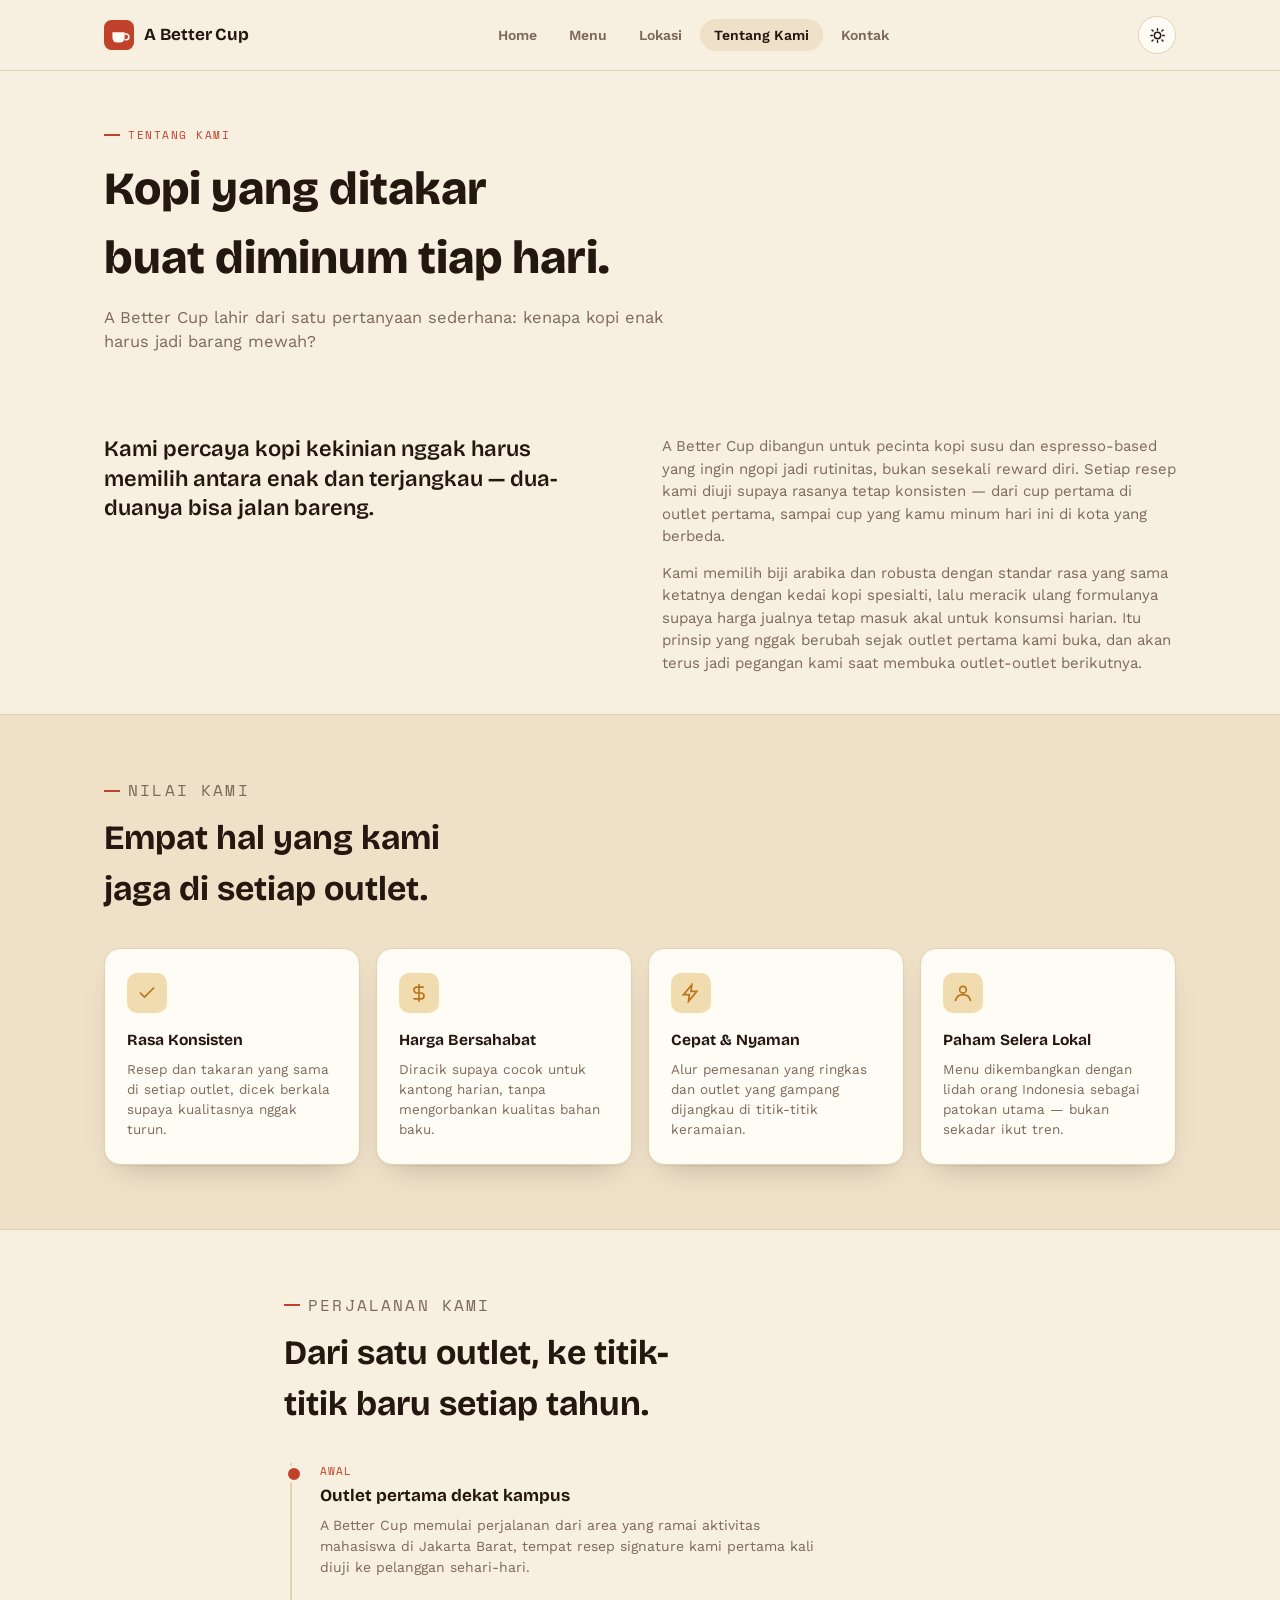
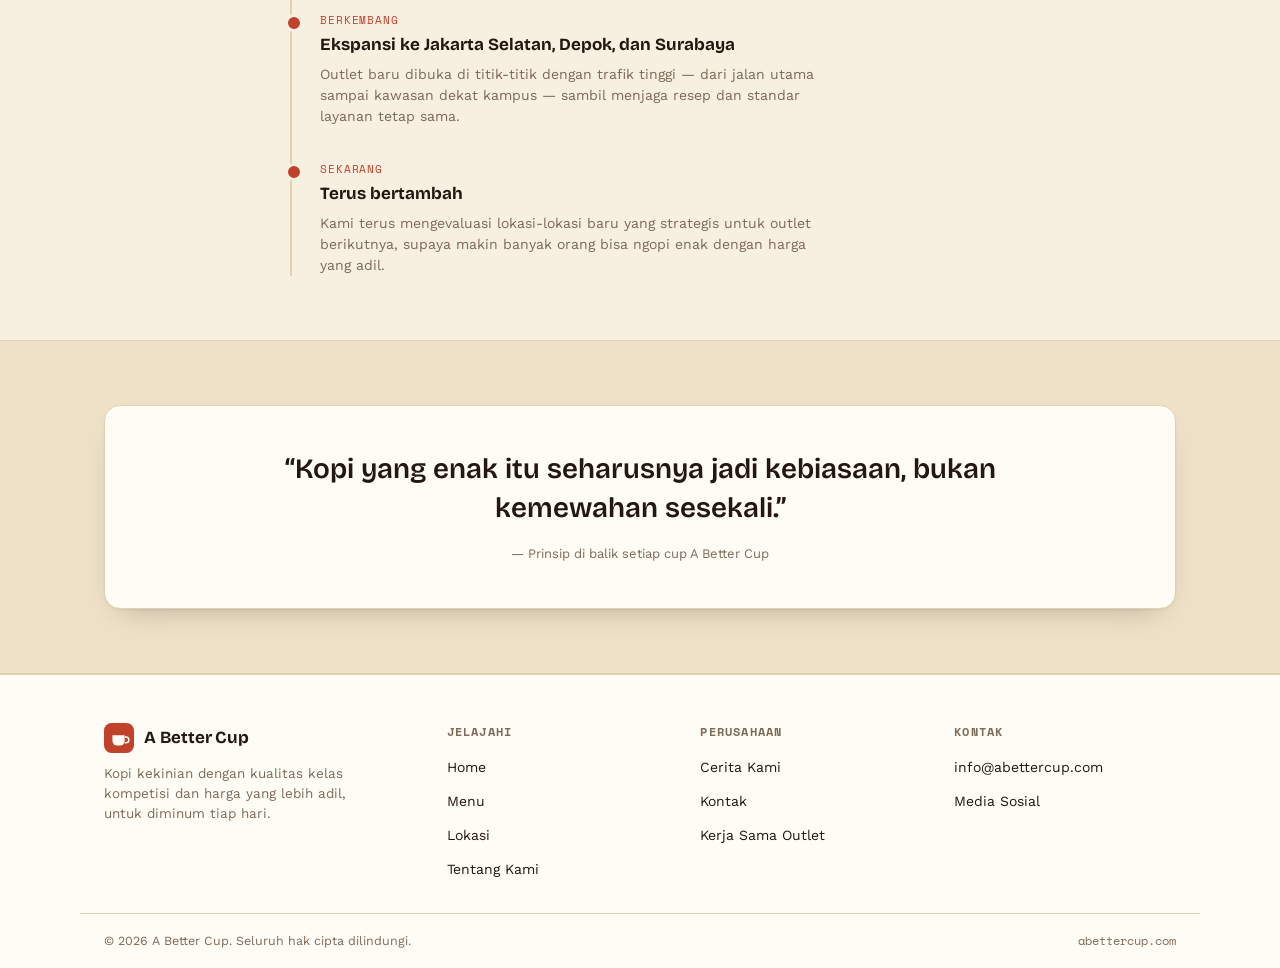
==== about.html @ efefd6f9 "Add files via upload" ====
<!doctype html>
<html lang="id">
<head>
<meta charset="utf-8">
<meta name="viewport" content="width=device-width, initial-scale=1">
<title>Tentang Kami — A Better Cup</title>
<meta name="description" content="Kenapa A Better Cup ada: kopi kekinian dengan kualitas kelas kompetisi dan harga yang lebih adil, diracik konsisten di setiap outlet.">
<link rel="icon" href="data:image/svg+xml,%3Csvg xmlns='http://www.w3.org/2000/svg' viewBox='0 0 32 32'%3E%3Crect width='32' height='32' rx='7' fill='%23c1422b'/%3E%3Cpath d='M9 13h13v6a5 5 0 0 1-5 5h-3a5 5 0 0 1-5-5v-6Z' fill='%23fffcf6'/%3E%3Cpath d='M22 15h1.5a3 3 0 0 1 0 6H22' fill='none' stroke='%23fffcf6' stroke-width='1.6'/%3E%3C/svg%3E">
<link rel="stylesheet" href="https://fonts.googleapis.com/css2?family=Bricolage+Grotesque:opsz,wght@12..96,500;12..96,600;12..96,700;12..96,800&family=Work+Sans:wght@400;500;600;700&family=Space+Mono:wght@400;700&display=swap">
<link rel="stylesheet" href="assets/style.css">
<style>
  .story-grid{ display:grid; grid-template-columns: 1fr 1fr; gap: 44px; align-items: start; }
  @media (max-width: 860px){ .story-grid{ grid-template-columns: 1fr; } }
  .story-grid p + p{ margin-top: 14px; }
  .story-grid .lede{ font-family:'Bricolage Grotesque',serif; font-size: 22px; font-weight: 600; line-height: 1.35; }
  .story-grid .body-copy{ color: var(--muted); font-size: 15px; }

  .values-grid{ display:grid; grid-template-columns: repeat(4,1fr); gap: 16px; }
  @media (max-width: 980px){ .values-grid{ grid-template-columns: repeat(2,1fr); } }
  @media (max-width: 540px){ .values-grid{ grid-template-columns: 1fr; } }
  .value-card{ padding: 24px 22px; }
  .value-card .icon{ width: 40px; height: 40px; border-radius: 10px; background: var(--gold-soft); color: var(--gold); display:grid; place-items:center; margin-bottom: 16px; }
  .value-card .icon svg{ width: 20px; height: 20px; }
  .value-card h3{ font-size: 15.5px; margin-bottom: 6px; }
  .value-card p{ color: var(--muted); font-size: 13.5px; }

  .timeline{ display: flex; flex-direction: column; gap: 0; border-left: 2px solid var(--line); margin-left: 6px; }
  .tl-item{ position: relative; padding: 0 0 34px 28px; }
  .tl-item:last-child{ padding-bottom: 0; }
  .tl-item::before{ content:""; position:absolute; left:-7px; top:2px; width:12px; height:12px; border-radius:50%; background: var(--cherry); border: 3px solid var(--bg); }
  .tl-item .stage{ font-family:'Space Mono',monospace; font-size:11px; text-transform:uppercase; letter-spacing:.08em; color: var(--cherry); margin-bottom:4px; }
  .tl-item h3{ font-size: 17px; margin-bottom: 6px; }
  .tl-item p{ color: var(--muted); font-size: 14px; max-width: 56ch; }

  .quote-band{ padding: 44px 40px; text-align:center; }
  .quote-band blockquote{ margin:0; font-family:'Bricolage Grotesque',serif; font-size: clamp(20px,2.6vw,28px); font-weight:600; line-height:1.4; max-width: 44ch; margin-inline:auto; }
  .quote-band cite{ display:block; margin-top:16px; font-style:normal; color: var(--muted); font-size: 13px; }
</style>
</head>
<body>

<header class="site-header">
  <div class="bar">
    <a class="logo" href="index.html">
      <svg viewBox="0 0 32 32" aria-hidden="true"><rect width="32" height="32" rx="8" fill="var(--cherry)"/><path d="M9 13h13v6a5 5 0 0 1-5 5h-3a5 5 0 0 1-5-5v-6Z" fill="var(--surface)"/><path d="M22 15h1.5a3 3 0 0 1 0 6H22" fill="none" stroke="var(--surface)" stroke-width="1.6"/></svg>
      <span class="wordmark">A Better Cup</span>
    </a>
    <nav>
      <ul class="nav-links" data-nav-links>
        <li><a href="index.html">Home</a></li>
        <li><a href="menu.html">Menu</a></li>
        <li><a href="outlets.html">Lokasi</a></li>
        <li><a href="about.html" aria-current="page">Tentang Kami</a></li>
        <li><a href="contact.html">Kontak</a></li>
      </ul>
    </nav>
    <div class="nav-right">
      <button class="theme-toggle" data-theme-toggle aria-label="Ganti tema terang/gelap">
        <svg class="i-sun" viewBox="0 0 24 24" fill="none" stroke="currentColor" stroke-width="2"><circle cx="12" cy="12" r="4.5"/><path d="M12 2.5v2.2M12 19.3v2.2M4.2 4.2l1.6 1.6M18.2 18.2l1.6 1.6M2.5 12h2.2M19.3 12h2.2M4.2 19.8l1.6-1.6M18.2 5.8l1.6-1.6" stroke-linecap="round"/></svg>
        <svg class="i-moon" viewBox="0 0 24 24" fill="none" stroke="currentColor" stroke-width="2"><path d="M20 14.2A8.5 8.5 0 1 1 9.8 4a6.7 6.7 0 0 0 10.2 10.2Z"/></svg>
      </button>
      <button class="nav-toggle" data-nav-toggle aria-label="Buka menu" aria-expanded="false">
        <svg viewBox="0 0 24 24" fill="none" stroke="currentColor" stroke-width="2" stroke-linecap="round"><path d="M4 6h16M4 12h16M4 18h16"/></svg>
      </button>
    </div>
  </div>
</header>

<main>

  <section class="page-hero">
    <div class="wrap">
      <p class="eyebrow">Tentang Kami</p>
      <h1>Kopi yang ditakar<br>buat diminum tiap hari.</h1>
      <p class="lead">A Better Cup lahir dari satu pertanyaan sederhana: kenapa kopi enak harus jadi barang mewah?</p>
    </div>
  </section>

  <section class="tight">
    <div class="wrap story-grid">
      <p class="lede">Kami percaya kopi kekinian nggak harus memilih antara enak dan terjangkau — dua-duanya bisa jalan bareng.</p>
      <div class="body-copy">
        <p>A Better Cup dibangun untuk pecinta kopi susu dan espresso-based yang ingin ngopi jadi rutinitas, bukan sesekali reward diri. Setiap resep kami diuji supaya rasanya tetap konsisten — dari cup pertama di outlet pertama, sampai cup yang kamu minum hari ini di kota yang berbeda.</p>
        <p>Kami memilih biji arabika dan robusta dengan standar rasa yang sama ketatnya dengan kedai kopi spesialti, lalu meracik ulang formulanya supaya harga jualnya tetap masuk akal untuk konsumsi harian. Itu prinsip yang nggak berubah sejak outlet pertama kami buka, dan akan terus jadi pegangan kami saat membuka outlet-outlet berikutnya.</p>
      </div>
    </div>
  </section>

  <section class="band">
    <div class="wrap">
      <div class="section-head">
        <p class="eyebrow">Nilai Kami</p>
        <h2>Empat hal yang kami jaga di setiap outlet.</h2>
      </div>
      <div class="values-grid">
        <div class="card value-card">
          <div class="icon"><svg viewBox="0 0 24 24" fill="none" stroke="currentColor" stroke-width="2" stroke-linecap="round"><path d="M20 6 9 17l-5-5"/></svg></div>
          <h3>Rasa Konsisten</h3>
          <p>Resep dan takaran yang sama di setiap outlet, dicek berkala supaya kualitasnya nggak turun.</p>
        </div>
        <div class="card value-card">
          <div class="icon"><svg viewBox="0 0 24 24" fill="none" stroke="currentColor" stroke-width="2" stroke-linecap="round"><path d="M12 2v20M17 5H9.5a3.5 3.5 0 0 0 0 7h5a3.5 3.5 0 0 1 0 7H6"/></svg></div>
          <h3>Harga Bersahabat</h3>
          <p>Diracik supaya cocok untuk kantong harian, tanpa mengorbankan kualitas bahan baku.</p>
        </div>
        <div class="card value-card">
          <div class="icon"><svg viewBox="0 0 24 24" fill="none" stroke="currentColor" stroke-width="2" stroke-linecap="round"><path d="M13 2 3 14h7l-1 8 10-12h-7l1-8Z"/></svg></div>
          <h3>Cepat &amp; Nyaman</h3>
          <p>Alur pemesanan yang ringkas dan outlet yang gampang dijangkau di titik-titik keramaian.</p>
        </div>
        <div class="card value-card">
          <div class="icon"><svg viewBox="0 0 24 24" fill="none" stroke="currentColor" stroke-width="2" stroke-linecap="round"><path d="M3 21c1-4 4-7 9-7s8 3 9 7M12 12a4 4 0 1 0 0-8 4 4 0 0 0 0 8Z"/></svg></div>
          <h3>Paham Selera Lokal</h3>
          <p>Menu dikembangkan dengan lidah orang Indonesia sebagai patokan utama — bukan sekadar ikut tren.</p>
        </div>
      </div>
    </div>
  </section>

  <section>
    <div class="wrap" style="max-width: 760px;">
      <div class="section-head">
        <p class="eyebrow">Perjalanan Kami</p>
        <h2>Dari satu outlet, ke titik-titik baru setiap tahun.</h2>
      </div>
      <div class="timeline">
        <div class="tl-item">
          <p class="stage">Awal</p>
          <h3>Outlet pertama dekat kampus</h3>
          <p>A Better Cup memulai perjalanan dari area yang ramai aktivitas mahasiswa di Jakarta Barat, tempat resep signature kami pertama kali diuji ke pelanggan sehari-hari.</p>
        </div>
        <div class="tl-item">
          <p class="stage">Berkembang</p>
          <h3>Ekspansi ke Jakarta Selatan, Depok, dan Surabaya</h3>
          <p>Outlet baru dibuka di titik-titik dengan trafik tinggi — dari jalan utama sampai kawasan dekat kampus — sambil menjaga resep dan standar layanan tetap sama.</p>
        </div>
        <div class="tl-item">
          <p class="stage">Sekarang</p>
          <h3>Terus bertambah</h3>
          <p>Kami terus mengevaluasi lokasi-lokasi baru yang strategis untuk outlet berikutnya, supaya makin banyak orang bisa ngopi enak dengan harga yang adil.</p>
        </div>
      </div>
    </div>
  </section>

  <section class="band">
    <div class="wrap">
      <div class="card quote-band">
        <blockquote>&ldquo;Kopi yang enak itu seharusnya jadi kebiasaan, bukan kemewahan sesekali.&rdquo;</blockquote>
        <cite>— Prinsip di balik setiap cup A Better Cup</cite>
      </div>
    </div>
  </section>

</main>

<footer>
  <div class="foot-top">
    <div class="foot-brand">
      <a class="logo" href="index.html">
        <svg viewBox="0 0 32 32" aria-hidden="true"><rect width="32" height="32" rx="8" fill="var(--cherry)"/><path d="M9 13h13v6a5 5 0 0 1-5 5h-3a5 5 0 0 1-5-5v-6Z" fill="var(--surface)"/><path d="M22 15h1.5a3 3 0 0 1 0 6H22" fill="none" stroke="var(--surface)" stroke-width="1.6"/></svg>
        <span class="wordmark">A Better Cup</span>
      </a>
      <p>Kopi kekinian dengan kualitas kelas kompetisi dan harga yang lebih adil, untuk diminum tiap hari.</p>
    </div>
    <div>
      <h4>Jelajahi</h4>
      <ul class="foot-links">
        <li><a href="index.html">Home</a></li>
        <li><a href="menu.html">Menu</a></li>
        <li><a href="outlets.html">Lokasi</a></li>
        <li><a href="about.html">Tentang Kami</a></li>
      </ul>
    </div>
    <div>
      <h4>Perusahaan</h4>
      <ul class="foot-links">
        <li><a href="about.html">Cerita Kami</a></li>
        <li><a href="contact.html">Kontak</a></li>
        <li><a href="contact.html">Kerja Sama Outlet</a></li>
      </ul>
    </div>
    <div>
      <h4>Kontak</h4>
      <ul class="foot-links">
        <li><a href="mailto:info@abettercup.com">info@abettercup.com</a></li>
        <li><a href="contact.html">Media Sosial</a></li>
      </ul>
    </div>
  </div>
  <div class="foot-bottom">
    <span>© <span id="year"></span> A Better Cup. Seluruh hak cipta dilindungi.</span>
    <span class="mono">abettercup.com</span>
  </div>
</footer>

<script>document.getElementById('year').textContent = new Date().getFullYear();</script>
<script src="assets/script.js"></script>
</body>
</html>
---- assets/style.css ----
/* ==========================================================================
   A Better Cup — shared design system
   Palette: coffee-cherry (primary accent) + roasted gold (secondary) on a
   light-roast cream / dark-roast espresso ground.
   Type: Bricolage Grotesque (display) + Work Sans (body) + Space Mono (data/labels)
   ========================================================================== */

@import url('https://fonts.googleapis.com/css2?family=Bricolage+Grotesque:opsz,wght@12..96,500;12..96,600;12..96,700;12..96,800&family=Work+Sans:wght@400;500;600;700&family=Space+Mono:wght@400;700&display=swap');

:root{
  color-scheme: light;

  /* ---- light (default) ---- */
  --bg: #f7efe0;
  --surface: #fffcf6;
  --surface-2: #efe1c8;
  --ink: #241710;
  --muted: #7d6a5a;
  --line: #e2d2b4;

  --cherry: #c1422b;
  --cherry-ink: #ffffff;
  --cherry-bright: #d9573c;
  --gold: #b97418;
  --gold-soft: #f0dcae;
  --good: #3f6b3f;

  --shadow: 0 1px 2px rgba(36,23,16,.06), 0 14px 30px -18px rgba(36,23,16,.35);
  --radius-lg: 22px;
  --radius-md: 16px;
  --radius-sm: 10px;
}

@media (prefers-color-scheme: dark){
  :root:not([data-theme="light"]){
    color-scheme: dark;
    --bg: #1b120c;
    --surface: #241811;
    --surface-2: #2e2015;
    --ink: #f4e9d8;
    --muted: #bda28a;
    --line: #3c2b1c;

    --cherry: #e8603f;
    --cherry-ink: #1b120c;
    --cherry-bright: #ff7a54;
    --gold: #e8a949;
    --gold-soft: #4a3a22;
    --good: #7bbf7b;

    --shadow: 0 1px 2px rgba(0,0,0,.4), 0 18px 34px -18px rgba(0,0,0,.6);
  }
}
:root[data-theme="dark"]{
  color-scheme: dark;
  --bg: #1b120c;
  --surface: #241811;
  --surface-2: #2e2015;
  --ink: #f4e9d8;
  --muted: #bda28a;
  --line: #3c2b1c;

  --cherry: #e8603f;
  --cherry-ink: #1b120c;
  --cherry-bright: #ff7a54;
  --gold: #e8a949;
  --gold-soft: #4a3a22;
  --good: #7bbf7b;

  --shadow: 0 1px 2px rgba(0,0,0,.4), 0 18px 34px -18px rgba(0,0,0,.6);
}

*{ box-sizing: border-box; }
html{ scroll-behavior: smooth; }
body{
  margin: 0;
  background: var(--bg);
  color: var(--ink);
  font-family: 'Work Sans', system-ui, -apple-system, sans-serif;
  -webkit-font-smoothing: antialiased;
  line-height: 1.5;
}
@media (prefers-reduced-motion: reduce){
  *{ animation-duration: .001ms !important; transition-duration: .001ms !important; scroll-behavior: auto !important; }
}
img{ max-width: 100%; display: block; }
a{ color: inherit; }
.wrap{ max-width: 1120px; margin: 0 auto; padding-inline: 24px; }

.display{ font-family: 'Bricolage Grotesque', Georgia, serif; }
.mono{ font-family: 'Space Mono', monospace; }
.eyebrow{
  font-family: 'Space Mono', monospace;
  font-size: 11px;
  letter-spacing: .14em;
  text-transform: uppercase;
  color: var(--cherry);
  margin: 0 0 10px;
  display: flex;
  align-items: center;
  gap: 8px;
}
.eyebrow::before{ content:""; width: 16px; height: 2px; background: var(--cherry); display:inline-block; }

h1, h2, h3, h4{ font-family: 'Bricolage Grotesque', Georgia, serif; margin: 0; text-wrap: balance; }
p{ margin: 0; }

/* ---------------- Buttons ---------------- */
.btn{
  font-family: 'Work Sans', sans-serif;
  font-weight: 600;
  font-size: 14.5px;
  border-radius: 999px;
  padding: 13px 26px;
  border: 1.5px solid transparent;
  cursor: pointer;
  display: inline-flex;
  align-items: center;
  gap: 8px;
  text-decoration: none;
  transition: transform .15s ease, box-shadow .15s ease;
}
.btn:hover{ transform: translateY(-1px); }
.btn:focus-visible{ outline: 2px solid var(--cherry); outline-offset: 2px; }
.btn-primary{ background: var(--cherry); color: var(--cherry-ink); box-shadow: var(--shadow); }
.btn-ghost{ background: transparent; color: var(--ink); border-color: var(--line); }
.btn-ghost:hover{ border-color: var(--cherry); color: var(--cherry); }

/* ---------------- Header / nav ---------------- */
.site-header{
  position: sticky; top: 0; z-index: 40;
  background: color-mix(in srgb, var(--bg) 88%, transparent);
  backdrop-filter: blur(10px);
  border-bottom: 1px solid var(--line);
}
.site-header .bar{
  max-width: 1120px; margin: 0 auto; padding: 16px 24px;
  display: flex; align-items: center; justify-content: space-between; gap: 16px;
}
.logo{ display: flex; align-items: center; gap: 10px; text-decoration: none; color: var(--ink); flex-shrink: 0; }
.logo svg{ width: 30px; height: 30px; flex-shrink: 0; }
.logo .wordmark{ font-family: 'Bricolage Grotesque', serif; font-weight: 700; font-size: 17px; letter-spacing: -.01em; }

.nav-links{ display: flex; align-items: center; gap: 4px; list-style: none; margin: 0; padding: 0; }
.nav-links a{
  text-decoration: none; font-weight: 600; font-size: 14px; color: var(--muted);
  padding: 8px 14px; border-radius: 999px; transition: background .15s ease, color .15s ease;
}
.nav-links a:hover{ color: var(--ink); background: var(--surface-2); }
.nav-links a[aria-current="page"]{ color: var(--ink); background: var(--surface-2); }

.nav-right{ display: flex; align-items: center; gap: 10px; }
.theme-toggle{
  width: 38px; height: 38px; border-radius: 999px; border: 1px solid var(--line);
  background: var(--surface); color: var(--ink); display: grid; place-items: center;
  cursor: pointer; flex-shrink: 0;
}
.theme-toggle svg{ width: 17px; height: 17px; }
.theme-toggle .i-moon{ display: none; }
:root[data-theme="dark"] .theme-toggle .i-sun{ display:none; }
:root[data-theme="dark"] .theme-toggle .i-moon{ display:block; }
@media (prefers-color-scheme: dark){
  :root:not([data-theme="light"]) .theme-toggle .i-sun{ display:none; }
  :root:not([data-theme="light"]) .theme-toggle .i-moon{ display:block; }
}

.nav-toggle{
  display: none; width: 38px; height: 38px; border-radius: 10px; border: 1px solid var(--line);
  background: var(--surface); color: var(--ink); align-items: center; justify-content: center; cursor: pointer;
}
.nav-toggle svg{ width: 18px; height: 18px; }

@media (max-width: 780px){
  .nav-links{
    position: absolute; top: 100%; left: 0; right: 0;
    flex-direction: column; align-items: stretch; gap: 2px;
    background: var(--surface); border-bottom: 1px solid var(--line);
    padding: 10px 24px 18px; box-shadow: var(--shadow);
    display: none;
  }
  .nav-links.open{ display: flex; }
  .nav-links a{ padding: 12px 14px; }
  .nav-toggle{ display: inline-flex; }
}

/* ---------------- Section shells ---------------- */
section{ padding-block: 64px; }
section.tight{ padding-block: 40px; }
.section-head{ max-width: 62ch; margin-bottom: 34px; }
.section-head h2{ font-size: clamp(24px, 3.2vw, 34px); font-weight: 700; margin-bottom: 10px; }
.section-head p{ color: var(--muted); font-size: 15.5px; }
.section-head.center{ margin-inline: auto; text-align: center; }
.section-head.center .eyebrow{ justify-content: center; }
.section-head.center .eyebrow::before{ display: none; }

.band{ background: var(--surface-2); border-top: 1px solid var(--line); border-bottom: 1px solid var(--line); }

/* ---------------- Page hero (interior pages) ---------------- */
.page-hero{ padding-block: 56px 40px; }
.page-hero h1{ font-size: clamp(30px, 5vw, 46px); font-weight: 800; }
.page-hero p.lead{ color: var(--muted); font-size: 16.5px; max-width: 56ch; margin-top: 14px; }

/* ---------------- Cards ---------------- */
.card{
  background: var(--surface);
  border: 1px solid var(--line);
  border-radius: var(--radius-md);
  box-shadow: var(--shadow);
}

/* ---------------- Footer ---------------- */
footer{ border-top: 1px solid var(--line); background: var(--surface); }
footer .foot-top{
  max-width: 1120px; margin: 0 auto; padding: 48px 24px 32px;
  display: grid; grid-template-columns: 1.4fr 1fr 1fr 1fr; gap: 32px;
}
@media (max-width: 780px){ footer .foot-top{ grid-template-columns: 1fr 1fr; } }
@media (max-width: 480px){ footer .foot-top{ grid-template-columns: 1fr; } }
footer h4{ font-size: 12px; text-transform: uppercase; letter-spacing: .1em; color: var(--muted); font-family: 'Space Mono', monospace; margin-bottom: 14px; }
footer .foot-links{ list-style: none; margin: 0; padding: 0; display: flex; flex-direction: column; gap: 10px; }
footer .foot-links a{ text-decoration: none; color: var(--ink); font-size: 14px; }
footer .foot-links a:hover{ color: var(--cherry); }
footer .foot-brand p{ color: var(--muted); font-size: 13.5px; margin-top: 10px; max-width: 32ch; }
footer .foot-bottom{
  border-top: 1px solid var(--line); max-width: 1120px; margin: 0 auto; padding: 18px 24px;
  display: flex; justify-content: space-between; gap: 12px; flex-wrap: wrap;
  font-size: 12.5px; color: var(--muted);
}
footer .foot-bottom .mono{ font-size: 11.5px; }

/* ---------------- Utility ---------------- */
.pill{
  font-family: 'Space Mono', monospace; font-size: 10.5px; letter-spacing: .04em;
  padding: 4px 10px; border-radius: 999px; background: var(--surface-2); color: var(--muted);
  border: 1px solid var(--line); white-space: nowrap;
}
.pill.new{ background: var(--gold-soft); color: var(--gold); border-color: transparent; font-weight: 700; }
.pill.soon{ background: transparent; border: 1px dashed var(--muted); }
.tabular{ font-variant-numeric: tabular-nums; }
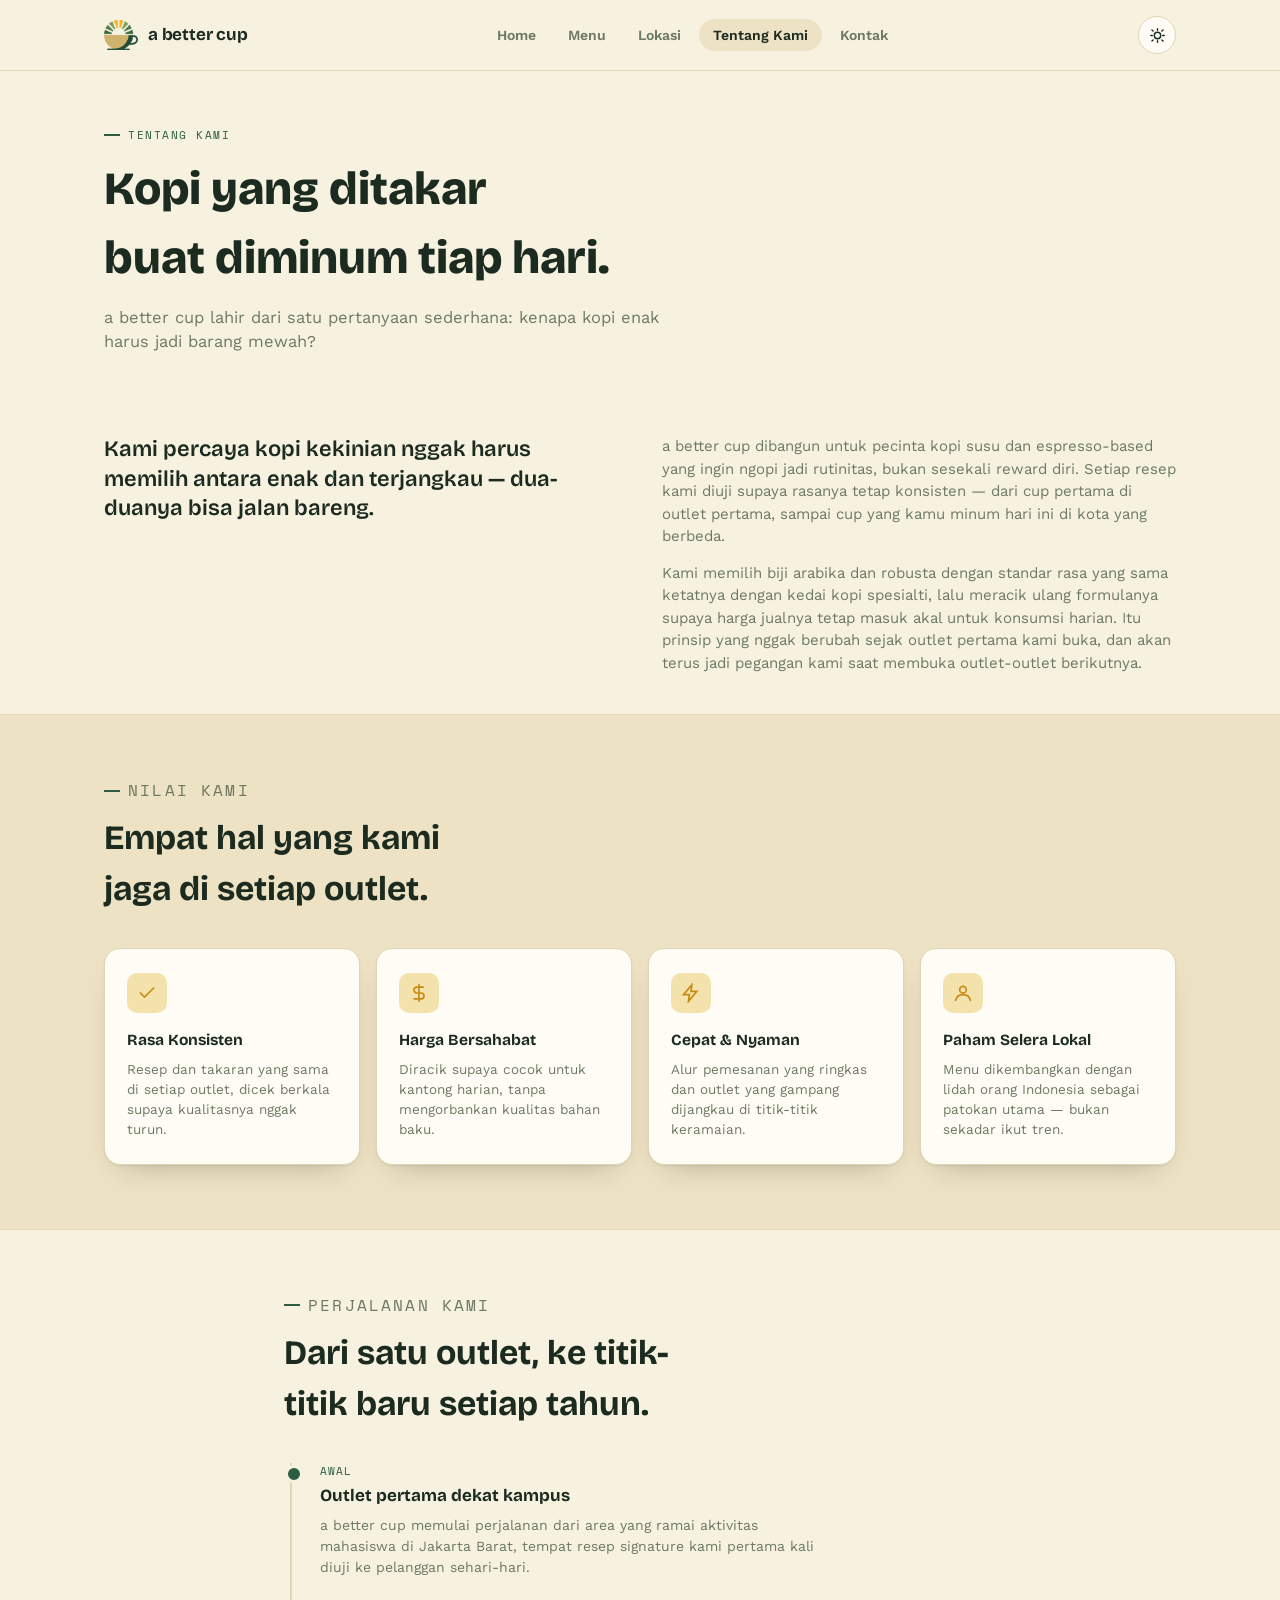
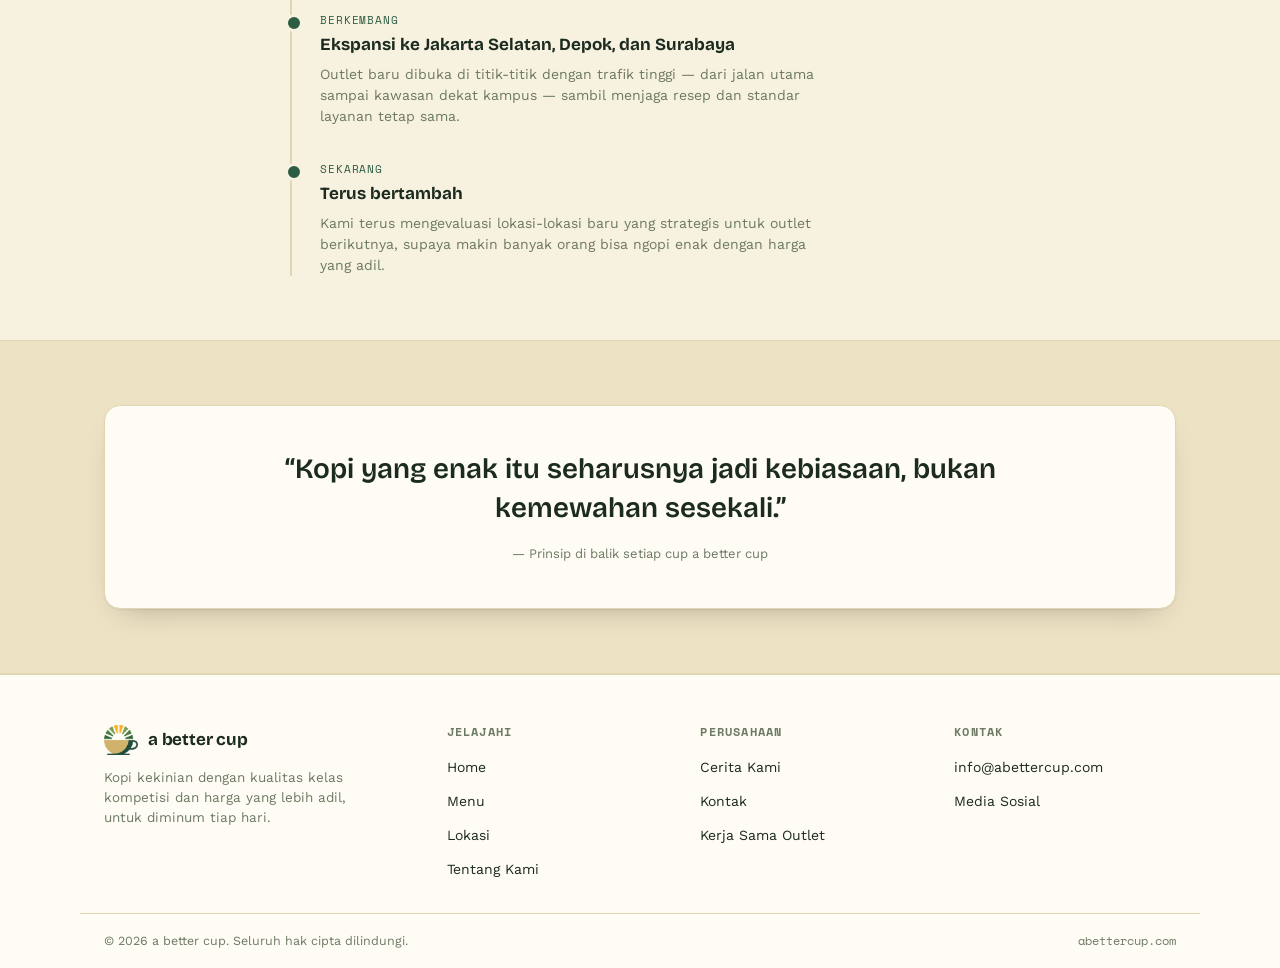
==== commit e62469a2: "Add files via upload" ====
--- a/about.html
+++ b/about.html
@@ -3,9 +3,9 @@
 <head>
 <meta charset="utf-8">
 <meta name="viewport" content="width=device-width, initial-scale=1">
-<title>Tentang Kami — A Better Cup</title>
-<meta name="description" content="Kenapa A Better Cup ada: kopi kekinian dengan kualitas kelas kompetisi dan harga yang lebih adil, diracik konsisten di setiap outlet.">
-<link rel="icon" href="data:image/svg+xml,%3Csvg xmlns='http://www.w3.org/2000/svg' viewBox='0 0 32 32'%3E%3Crect width='32' height='32' rx='7' fill='%23c1422b'/%3E%3Cpath d='M9 13h13v6a5 5 0 0 1-5 5h-3a5 5 0 0 1-5-5v-6Z' fill='%23fffcf6'/%3E%3Cpath d='M22 15h1.5a3 3 0 0 1 0 6H22' fill='none' stroke='%23fffcf6' stroke-width='1.6'/%3E%3C/svg%3E">
+<title>Tentang Kami — a better cup</title>
+<meta name="description" content="Kenapa a better cup ada: kopi kekinian dengan kualitas kelas kompetisi dan harga yang lebih adil, diracik konsisten di setiap outlet.">
+<link rel="icon" href="data:image/svg+xml,%3Csvg xmlns='http://www.w3.org/2000/svg' viewBox='0 0 32 32'%3E%3Crect width='32' height='32' rx='7' fill='%232c5d42'/%3E%3Cpath d='M9 13h13v6a5 5 0 0 1-5 5h-3a5 5 0 0 1-5-5v-6Z' fill='%23fffcf6'/%3E%3Cpath d='M22 15h1.5a3 3 0 0 1 0 6H22' fill='none' stroke='%23fffcf6' stroke-width='1.6'/%3E%3C/svg%3E">
 <link rel="stylesheet" href="https://fonts.googleapis.com/css2?family=Bricolage+Grotesque:opsz,wght@12..96,500;12..96,600;12..96,700;12..96,800&family=Work+Sans:wght@400;500;600;700&family=Space+Mono:wght@400;700&display=swap">
 <link rel="stylesheet" href="assets/style.css">
 <style>
@@ -42,8 +42,8 @@
 <header class="site-header">
   <div class="bar">
     <a class="logo" href="index.html">
-      <svg viewBox="0 0 32 32" aria-hidden="true"><rect width="32" height="32" rx="8" fill="var(--cherry)"/><path d="M9 13h13v6a5 5 0 0 1-5 5h-3a5 5 0 0 1-5-5v-6Z" fill="var(--surface)"/><path d="M22 15h1.5a3 3 0 0 1 0 6H22" fill="none" stroke="var(--surface)" stroke-width="1.6"/></svg>
-      <span class="wordmark">A Better Cup</span>
+      <img src="assets/img/logo-icon.png" alt="Logo a better cup">
+      <span class="wordmark">a better cup</span>
     </a>
     <nav>
       <ul class="nav-links" data-nav-links>
@@ -72,7 +72,7 @@
     <div class="wrap">
       <p class="eyebrow">Tentang Kami</p>
       <h1>Kopi yang ditakar<br>buat diminum tiap hari.</h1>
-      <p class="lead">A Better Cup lahir dari satu pertanyaan sederhana: kenapa kopi enak harus jadi barang mewah?</p>
+      <p class="lead">a better cup lahir dari satu pertanyaan sederhana: kenapa kopi enak harus jadi barang mewah?</p>
     </div>
   </section>
 
@@ -80,7 +80,7 @@
     <div class="wrap story-grid">
       <p class="lede">Kami percaya kopi kekinian nggak harus memilih antara enak dan terjangkau — dua-duanya bisa jalan bareng.</p>
       <div class="body-copy">
-        <p>A Better Cup dibangun untuk pecinta kopi susu dan espresso-based yang ingin ngopi jadi rutinitas, bukan sesekali reward diri. Setiap resep kami diuji supaya rasanya tetap konsisten — dari cup pertama di outlet pertama, sampai cup yang kamu minum hari ini di kota yang berbeda.</p>
+        <p>a better cup dibangun untuk pecinta kopi susu dan espresso-based yang ingin ngopi jadi rutinitas, bukan sesekali reward diri. Setiap resep kami diuji supaya rasanya tetap konsisten — dari cup pertama di outlet pertama, sampai cup yang kamu minum hari ini di kota yang berbeda.</p>
         <p>Kami memilih biji arabika dan robusta dengan standar rasa yang sama ketatnya dengan kedai kopi spesialti, lalu meracik ulang formulanya supaya harga jualnya tetap masuk akal untuk konsumsi harian. Itu prinsip yang nggak berubah sejak outlet pertama kami buka, dan akan terus jadi pegangan kami saat membuka outlet-outlet berikutnya.</p>
       </div>
     </div>
@@ -127,7 +127,7 @@
         <div class="tl-item">
           <p class="stage">Awal</p>
           <h3>Outlet pertama dekat kampus</h3>
-          <p>A Better Cup memulai perjalanan dari area yang ramai aktivitas mahasiswa di Jakarta Barat, tempat resep signature kami pertama kali diuji ke pelanggan sehari-hari.</p>
+          <p>a better cup memulai perjalanan dari area yang ramai aktivitas mahasiswa di Jakarta Barat, tempat resep signature kami pertama kali diuji ke pelanggan sehari-hari.</p>
         </div>
         <div class="tl-item">
           <p class="stage">Berkembang</p>
@@ -147,7 +147,7 @@
     <div class="wrap">
       <div class="card quote-band">
         <blockquote>&ldquo;Kopi yang enak itu seharusnya jadi kebiasaan, bukan kemewahan sesekali.&rdquo;</blockquote>
-        <cite>— Prinsip di balik setiap cup A Better Cup</cite>
+        <cite>— Prinsip di balik setiap cup a better cup</cite>
       </div>
     </div>
   </section>
@@ -158,8 +158,8 @@
   <div class="foot-top">
     <div class="foot-brand">
       <a class="logo" href="index.html">
-        <svg viewBox="0 0 32 32" aria-hidden="true"><rect width="32" height="32" rx="8" fill="var(--cherry)"/><path d="M9 13h13v6a5 5 0 0 1-5 5h-3a5 5 0 0 1-5-5v-6Z" fill="var(--surface)"/><path d="M22 15h1.5a3 3 0 0 1 0 6H22" fill="none" stroke="var(--surface)" stroke-width="1.6"/></svg>
-        <span class="wordmark">A Better Cup</span>
+        <img src="assets/img/logo-icon.png" alt="Logo a better cup">
+        <span class="wordmark">a better cup</span>
       </a>
       <p>Kopi kekinian dengan kualitas kelas kompetisi dan harga yang lebih adil, untuk diminum tiap hari.</p>
     </div>
@@ -189,7 +189,7 @@
     </div>
   </div>
   <div class="foot-bottom">
-    <span>© <span id="year"></span> A Better Cup. Seluruh hak cipta dilindungi.</span>
+    <span>© <span id="year"></span> a better cup. Seluruh hak cipta dilindungi.</span>
     <span class="mono">abettercup.com</span>
   </div>
 </footer>
--- a/assets/style.css
+++ b/assets/style.css
@@ -1,7 +1,8 @@
 /* ==========================================================================
    A Better Cup — shared design system
-   Palette: coffee-cherry (primary accent) + roasted gold (secondary) on a
-   light-roast cream / dark-roast espresso ground.
+   Palette: sourced from the official logo — forest green (primary) + sunrise
+   gold (secondary) + sage green + tan cup, on a warm cream / deep green-black
+   ground.
    Type: Bricolage Grotesque (display) + Work Sans (body) + Space Mono (data/labels)
    ========================================================================== */
 
@@ -11,21 +12,21 @@
   color-scheme: light;
 
   /* ---- light (default) ---- */
-  --bg: #f7efe0;
-  --surface: #fffcf6;
-  --surface-2: #efe1c8;
-  --ink: #241710;
-  --muted: #7d6a5a;
-  --line: #e2d2b4;
-
-  --cherry: #c1422b;
-  --cherry-ink: #ffffff;
-  --cherry-bright: #d9573c;
-  --gold: #b97418;
-  --gold-soft: #f0dcae;
-  --good: #3f6b3f;
-
-  --shadow: 0 1px 2px rgba(36,23,16,.06), 0 14px 30px -18px rgba(36,23,16,.35);
+  --bg: #f7f1e0;
+  --surface: #fffcf5;
+  --surface-2: #eee2c4;
+  --ink: #1c2b20;
+  --muted: #6d7a63;
+  --line: #e0d6b4;
+
+  --cherry: #2c5d42;
+  --cherry-ink: #fdfaf1;
+  --cherry-bright: #3d7a56;
+  --gold: #c98a12;
+  --gold-soft: #f3e2ac;
+  --good: #3f7a4a;
+
+  --shadow: 0 1px 2px rgba(20,30,20,.06), 0 14px 30px -18px rgba(20,30,20,.35);
   --radius-lg: 22px;
   --radius-md: 16px;
   --radius-sm: 10px;
@@ -34,18 +35,18 @@
 @media (prefers-color-scheme: dark){
   :root:not([data-theme="light"]){
     color-scheme: dark;
-    --bg: #1b120c;
-    --surface: #241811;
-    --surface-2: #2e2015;
-    --ink: #f4e9d8;
-    --muted: #bda28a;
-    --line: #3c2b1c;
-
-    --cherry: #e8603f;
-    --cherry-ink: #1b120c;
-    --cherry-bright: #ff7a54;
-    --gold: #e8a949;
-    --gold-soft: #4a3a22;
+    --bg: #10160d;
+    --surface: #182018;
+    --surface-2: #1f2a1c;
+    --ink: #f0ecdc;
+    --muted: #a7b19a;
+    --line: #2c3826;
+
+    --cherry: #6fbf7c;
+    --cherry-ink: #10160d;
+    --cherry-bright: #86d491;
+    --gold: #e8b840;
+    --gold-soft: #4a3d1c;
     --good: #7bbf7b;
 
     --shadow: 0 1px 2px rgba(0,0,0,.4), 0 18px 34px -18px rgba(0,0,0,.6);
@@ -53,18 +54,18 @@
 }
 :root[data-theme="dark"]{
   color-scheme: dark;
-  --bg: #1b120c;
-  --surface: #241811;
-  --surface-2: #2e2015;
-  --ink: #f4e9d8;
-  --muted: #bda28a;
-  --line: #3c2b1c;
-
-  --cherry: #e8603f;
-  --cherry-ink: #1b120c;
-  --cherry-bright: #ff7a54;
-  --gold: #e8a949;
-  --gold-soft: #4a3a22;
+  --bg: #10160d;
+  --surface: #182018;
+  --surface-2: #1f2a1c;
+  --ink: #f0ecdc;
+  --muted: #a7b19a;
+  --line: #2c3826;
+
+  --cherry: #6fbf7c;
+  --cherry-ink: #10160d;
+  --cherry-bright: #86d491;
+  --gold: #e8b840;
+  --gold-soft: #4a3d1c;
   --good: #7bbf7b;
 
   --shadow: 0 1px 2px rgba(0,0,0,.4), 0 18px 34px -18px rgba(0,0,0,.6);
@@ -138,7 +139,7 @@
   display: flex; align-items: center; justify-content: space-between; gap: 16px;
 }
 .logo{ display: flex; align-items: center; gap: 10px; text-decoration: none; color: var(--ink); flex-shrink: 0; }
-.logo svg{ width: 30px; height: 30px; flex-shrink: 0; }
+.logo img{ width: 34px; height: 34px; object-fit: contain; flex-shrink: 0; }
 .logo .wordmark{ font-family: 'Bricolage Grotesque', serif; font-weight: 700; font-size: 17px; letter-spacing: -.01em; }
 
 .nav-links{ display: flex; align-items: center; gap: 4px; list-style: none; margin: 0; padding: 0; }
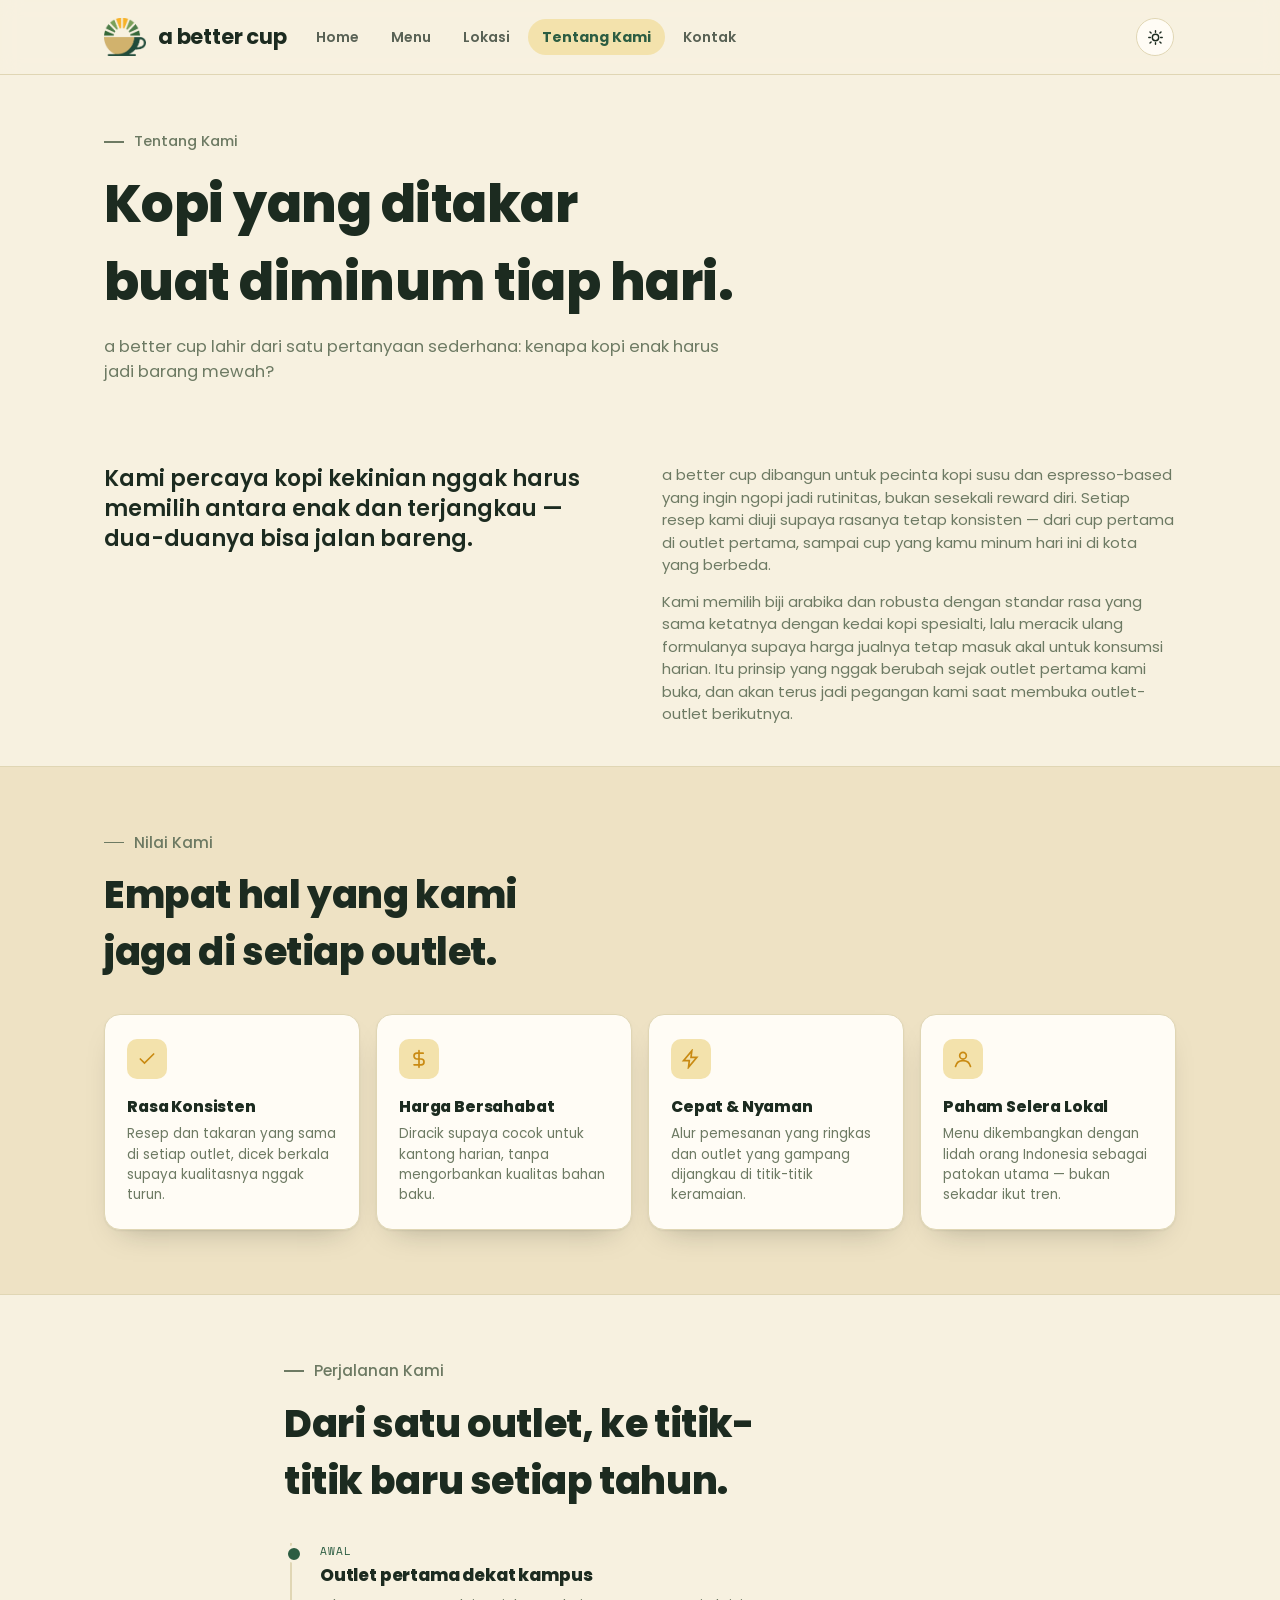
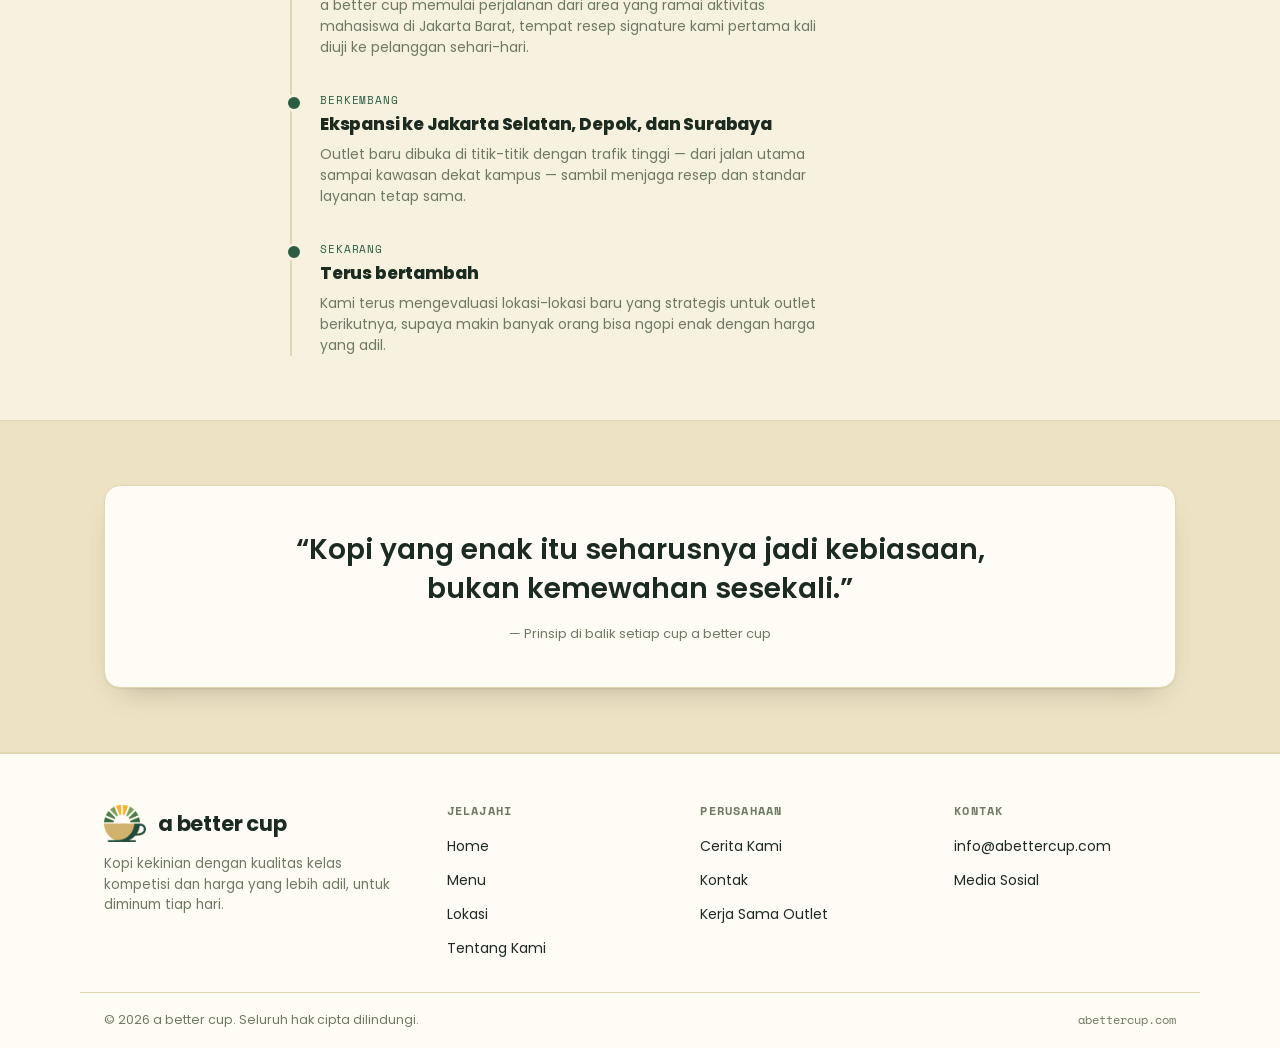
==== commit 6b21f2e5: "Add files via upload" ====
--- a/about.html
+++ b/about.html
@@ -6,13 +6,13 @@
 <title>Tentang Kami — a better cup</title>
 <meta name="description" content="Kenapa a better cup ada: kopi kekinian dengan kualitas kelas kompetisi dan harga yang lebih adil, diracik konsisten di setiap outlet.">
 <link rel="icon" href="data:image/svg+xml,%3Csvg xmlns='http://www.w3.org/2000/svg' viewBox='0 0 32 32'%3E%3Crect width='32' height='32' rx='7' fill='%232c5d42'/%3E%3Cpath d='M9 13h13v6a5 5 0 0 1-5 5h-3a5 5 0 0 1-5-5v-6Z' fill='%23fffcf6'/%3E%3Cpath d='M22 15h1.5a3 3 0 0 1 0 6H22' fill='none' stroke='%23fffcf6' stroke-width='1.6'/%3E%3C/svg%3E">
-<link rel="stylesheet" href="https://fonts.googleapis.com/css2?family=Bricolage+Grotesque:opsz,wght@12..96,500;12..96,600;12..96,700;12..96,800&family=Work+Sans:wght@400;500;600;700&family=Space+Mono:wght@400;700&display=swap">
+<link rel="stylesheet" href="https://fonts.googleapis.com/css2?family=Poppins:wght@400;500;600;700;800;900&family=Space+Mono:wght@400;700&display=swap">
 <link rel="stylesheet" href="assets/style.css">
 <style>
   .story-grid{ display:grid; grid-template-columns: 1fr 1fr; gap: 44px; align-items: start; }
   @media (max-width: 860px){ .story-grid{ grid-template-columns: 1fr; } }
   .story-grid p + p{ margin-top: 14px; }
-  .story-grid .lede{ font-family:'Bricolage Grotesque',serif; font-size: 22px; font-weight: 600; line-height: 1.35; }
+  .story-grid .lede{ font-family:'Poppins',sans-serif; font-size: 22px; font-weight: 600; line-height: 1.35; }
   .story-grid .body-copy{ color: var(--muted); font-size: 15px; }
 
   .values-grid{ display:grid; grid-template-columns: repeat(4,1fr); gap: 16px; }
@@ -33,7 +33,7 @@
   .tl-item p{ color: var(--muted); font-size: 14px; max-width: 56ch; }
 
   .quote-band{ padding: 44px 40px; text-align:center; }
-  .quote-band blockquote{ margin:0; font-family:'Bricolage Grotesque',serif; font-size: clamp(20px,2.6vw,28px); font-weight:600; line-height:1.4; max-width: 44ch; margin-inline:auto; }
+  .quote-band blockquote{ margin:0; font-family:'Poppins',sans-serif; font-size: clamp(20px,2.6vw,28px); font-weight:600; line-height:1.4; max-width: 44ch; margin-inline:auto; }
   .quote-band cite{ display:block; margin-top:16px; font-style:normal; color: var(--muted); font-size: 13px; }
 </style>
 </head>
--- a/assets/style.css
+++ b/assets/style.css
@@ -3,10 +3,11 @@
    Palette: sourced from the official logo — forest green (primary) + sunrise
    gold (secondary) + sage green + tan cup, on a warm cream / deep green-black
    ground.
-   Type: Bricolage Grotesque (display) + Work Sans (body) + Space Mono (data/labels)
+   Type: Poppins (display + body, matching the rounded geometric look used on
+   fore.coffee) + Space Mono (data/price/stat labels only)
    ========================================================================== */
 
-@import url('https://fonts.googleapis.com/css2?family=Bricolage+Grotesque:opsz,wght@12..96,500;12..96,600;12..96,700;12..96,800&family=Work+Sans:wght@400;500;600;700&family=Space+Mono:wght@400;700&display=swap');
+@import url('https://fonts.googleapis.com/css2?family=Poppins:wght@400;500;600;700;800;900&family=Space+Mono:wght@400;700&display=swap');
 
 :root{
   color-scheme: light;
@@ -77,7 +78,7 @@
   margin: 0;
   background: var(--bg);
   color: var(--ink);
-  font-family: 'Work Sans', system-ui, -apple-system, sans-serif;
+  font-family: 'Poppins', system-ui, -apple-system, sans-serif;
   -webkit-font-smoothing: antialiased;
   line-height: 1.5;
 }
@@ -88,27 +89,29 @@
 a{ color: inherit; }
 .wrap{ max-width: 1120px; margin: 0 auto; padding-inline: 24px; }
 
-.display{ font-family: 'Bricolage Grotesque', Georgia, serif; }
+.display{ font-family: 'Poppins', system-ui, sans-serif; }
 .mono{ font-family: 'Space Mono', monospace; }
 .eyebrow{
-  font-family: 'Space Mono', monospace;
-  font-size: 11px;
-  letter-spacing: .14em;
-  text-transform: uppercase;
-  color: var(--cherry);
-  margin: 0 0 10px;
+  font-family: 'Poppins', system-ui, sans-serif;
+  font-size: 14.5px;
+  font-weight: 500;
+  letter-spacing: 0;
+  text-transform: none;
+  color: var(--muted);
+  margin: 0 0 12px;
   display: flex;
   align-items: center;
-  gap: 8px;
-}
-.eyebrow::before{ content:""; width: 16px; height: 2px; background: var(--cherry); display:inline-block; }
-
-h1, h2, h3, h4{ font-family: 'Bricolage Grotesque', Georgia, serif; margin: 0; text-wrap: balance; }
+  gap: 10px;
+}
+.eyebrow strong, .eyebrow b{ font-weight: 700; color: var(--cherry); }
+.eyebrow::before{ content:""; width: 20px; height: 1.5px; background: var(--muted); display:inline-block; }
+
+h1, h2, h3, h4{ font-family: 'Poppins', system-ui, sans-serif; font-weight: 800; margin: 0; text-wrap: balance; letter-spacing: -.01em; }
 p{ margin: 0; }
 
 /* ---------------- Buttons ---------------- */
 .btn{
-  font-family: 'Work Sans', sans-serif;
+  font-family: 'Poppins', sans-serif;
   font-weight: 600;
   font-size: 14.5px;
   border-radius: 999px;
@@ -121,11 +124,15 @@
   text-decoration: none;
   transition: transform .15s ease, box-shadow .15s ease;
 }
-.btn:hover{ transform: translateY(-1px); }
+.btn:hover{ transform: translateY(-2px); }
 .btn:focus-visible{ outline: 2px solid var(--cherry); outline-offset: 2px; }
+.btn .btn-icon{ display: inline-flex; transition: transform .18s ease; }
+.btn:hover .btn-icon{ transform: translateX(3px); }
+.btn-ghost:hover .btn-icon{ transform: none; }
 .btn-primary{ background: var(--cherry); color: var(--cherry-ink); box-shadow: var(--shadow); }
+.btn-primary:hover{ box-shadow: 0 12px 26px -10px color-mix(in srgb, var(--cherry) 65%, transparent), var(--shadow); }
 .btn-ghost{ background: transparent; color: var(--ink); border-color: var(--line); }
-.btn-ghost:hover{ border-color: var(--cherry); color: var(--cherry); }
+.btn-ghost:hover{ border-color: var(--cherry); color: var(--cherry); box-shadow: 0 10px 22px -12px rgba(20,30,20,.28); }
 
 /* ---------------- Header / nav ---------------- */
 .site-header{
@@ -138,19 +145,20 @@
   max-width: 1120px; margin: 0 auto; padding: 16px 24px;
   display: flex; align-items: center; justify-content: space-between; gap: 16px;
 }
-.logo{ display: flex; align-items: center; gap: 10px; text-decoration: none; color: var(--ink); flex-shrink: 0; }
-.logo img{ width: 34px; height: 34px; object-fit: contain; flex-shrink: 0; }
-.logo .wordmark{ font-family: 'Bricolage Grotesque', serif; font-weight: 700; font-size: 17px; letter-spacing: -.01em; }
+.logo{ display: flex; align-items: center; gap: 12px; text-decoration: none; color: var(--ink); flex-shrink: 0; }
+.logo img{ width: 42px; height: 42px; object-fit: contain; flex-shrink: 0; }
+.logo .wordmark{ font-family: 'Poppins', sans-serif; font-weight: 700; font-size: 21px; letter-spacing: -.01em; }
 
 .nav-links{ display: flex; align-items: center; gap: 4px; list-style: none; margin: 0; padding: 0; }
 .nav-links a{
-  text-decoration: none; font-weight: 600; font-size: 14px; color: var(--muted);
-  padding: 8px 14px; border-radius: 999px; transition: background .15s ease, color .15s ease;
-}
-.nav-links a:hover{ color: var(--ink); background: var(--surface-2); }
-.nav-links a[aria-current="page"]{ color: var(--ink); background: var(--surface-2); }
-
-.nav-right{ display: flex; align-items: center; gap: 10px; }
+  text-decoration: none; font-weight: 600; font-size: 14px; color: var(--ink); opacity: .72;
+  padding: 8px 14px; border-radius: 999px;
+  transition: background .18s ease, color .18s ease, opacity .18s ease, transform .18s ease;
+}
+.nav-links a:hover{ color: var(--cherry); opacity: 1; background: var(--surface-2); transform: translateY(-1px); }
+.nav-links a[aria-current="page"]{ color: var(--cherry); opacity: 1; background: var(--gold-soft); font-weight: 700; }
+
+.nav-right{ display: flex; align-items: center; gap: 10px; margin-left: auto; padding-right: 2px; }
 .theme-toggle{
   width: 38px; height: 38px; border-radius: 999px; border: 1px solid var(--line);
   background: var(--surface); color: var(--ink); display: grid; place-items: center;
@@ -188,7 +196,7 @@
 section{ padding-block: 64px; }
 section.tight{ padding-block: 40px; }
 .section-head{ max-width: 62ch; margin-bottom: 34px; }
-.section-head h2{ font-size: clamp(24px, 3.2vw, 34px); font-weight: 700; margin-bottom: 10px; }
+.section-head h2{ font-size: clamp(26px, 3.4vw, 38px); font-weight: 800; margin-bottom: 10px; }
 .section-head p{ color: var(--muted); font-size: 15.5px; }
 .section-head.center{ margin-inline: auto; text-align: center; }
 .section-head.center .eyebrow{ justify-content: center; }
@@ -198,7 +206,7 @@
 
 /* ---------------- Page hero (interior pages) ---------------- */
 .page-hero{ padding-block: 56px 40px; }
-.page-hero h1{ font-size: clamp(30px, 5vw, 46px); font-weight: 800; }
+.page-hero h1{ font-size: clamp(34px, 5.6vw, 52px); font-weight: 800; }
 .page-hero p.lead{ color: var(--muted); font-size: 16.5px; max-width: 56ch; margin-top: 14px; }
 
 /* ---------------- Cards ---------------- */
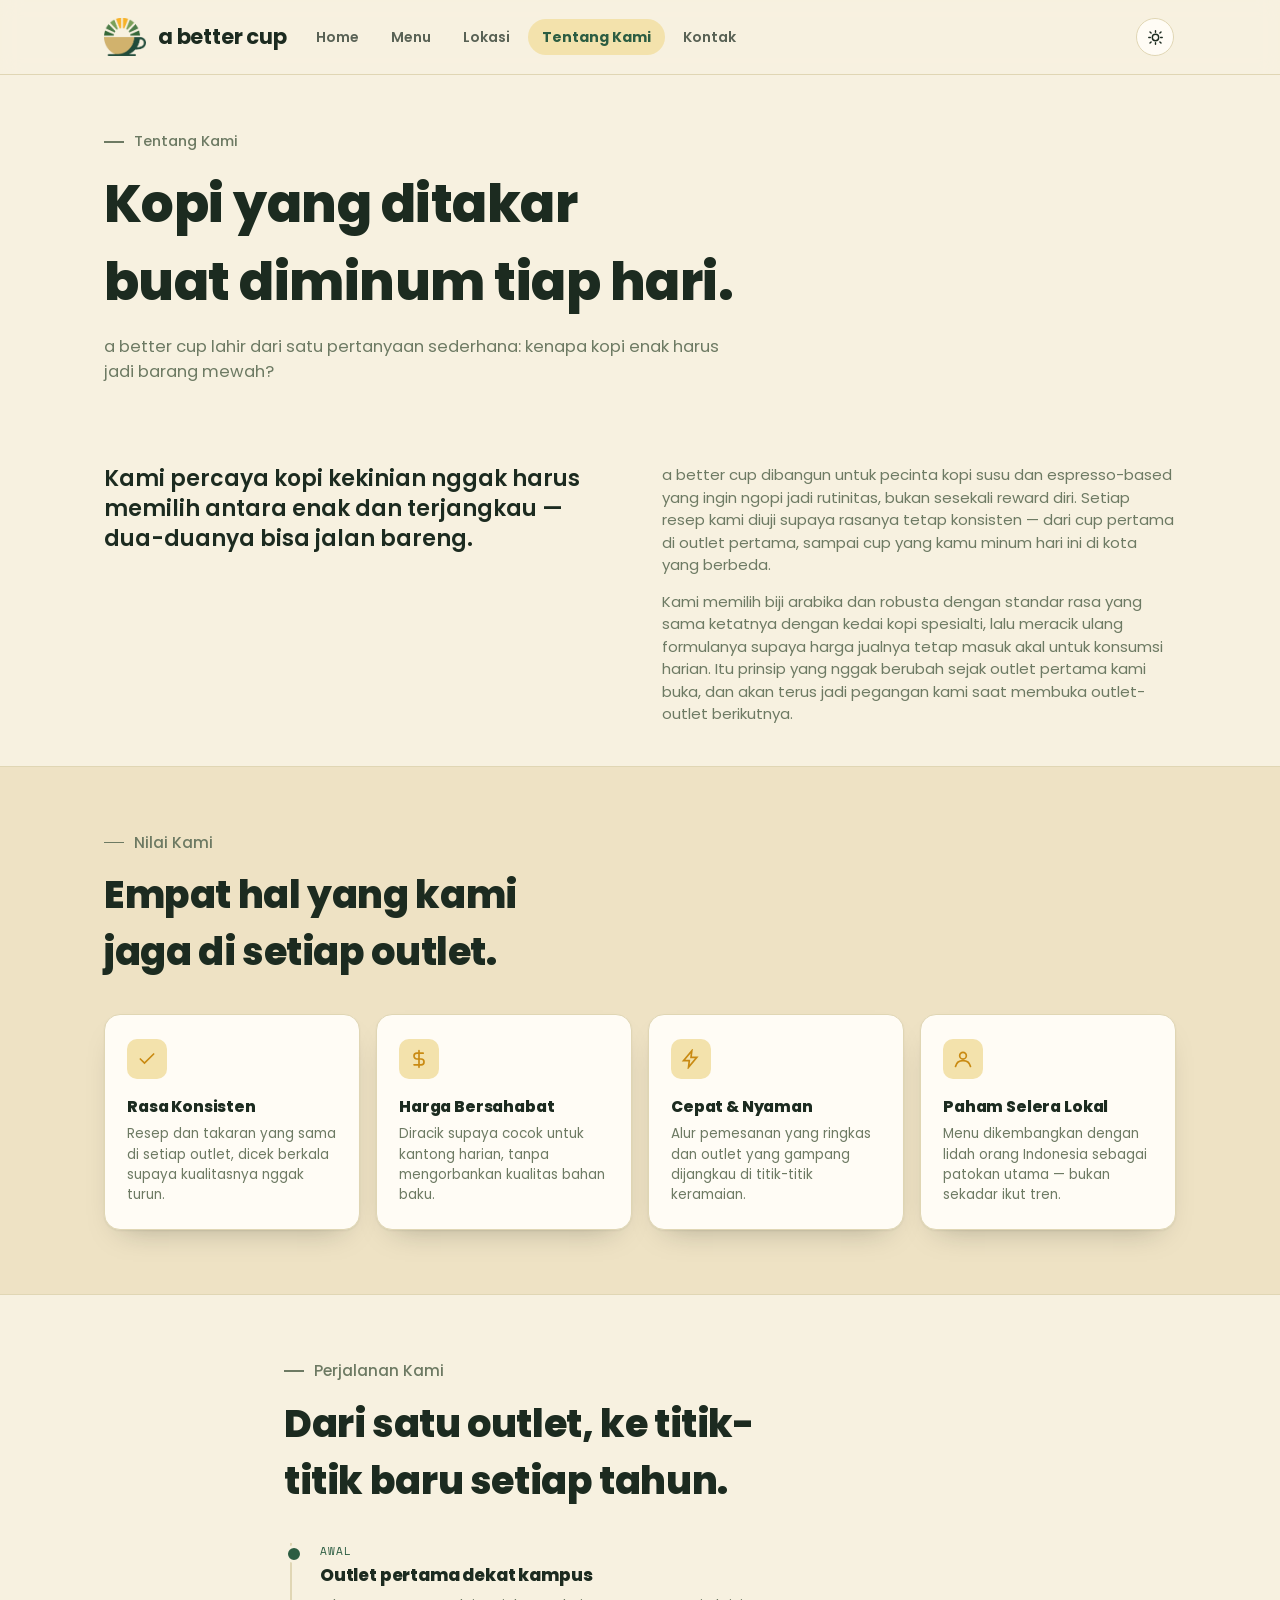
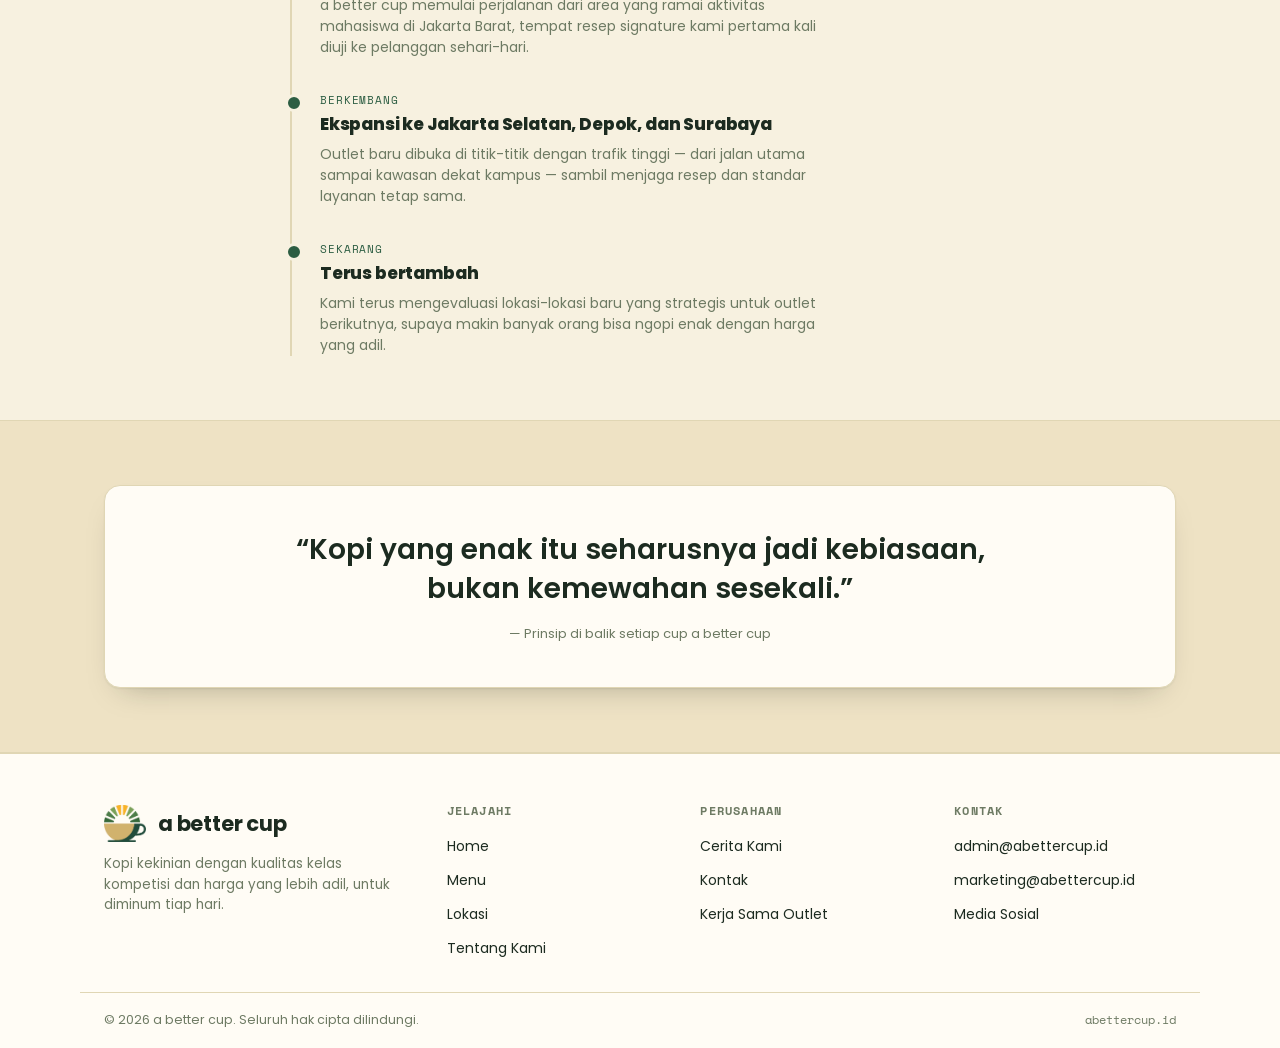
==== commit 31f0d9ad: "Add files via upload" ====
--- a/about.html
+++ b/about.html
@@ -183,14 +183,15 @@
     <div>
       <h4>Kontak</h4>
       <ul class="foot-links">
-        <li><a href="mailto:info@abettercup.com">info@abettercup.com</a></li>
+        <li><a href="mailto:admin@abettercup.id">admin@abettercup.id</a></li>
+        <li><a href="mailto:marketing@abettercup.id">marketing@abettercup.id</a></li>
         <li><a href="contact.html">Media Sosial</a></li>
       </ul>
     </div>
   </div>
   <div class="foot-bottom">
     <span>© <span id="year"></span> a better cup. Seluruh hak cipta dilindungi.</span>
-    <span class="mono">abettercup.com</span>
+    <span class="mono">abettercup.id</span>
   </div>
 </footer>
 
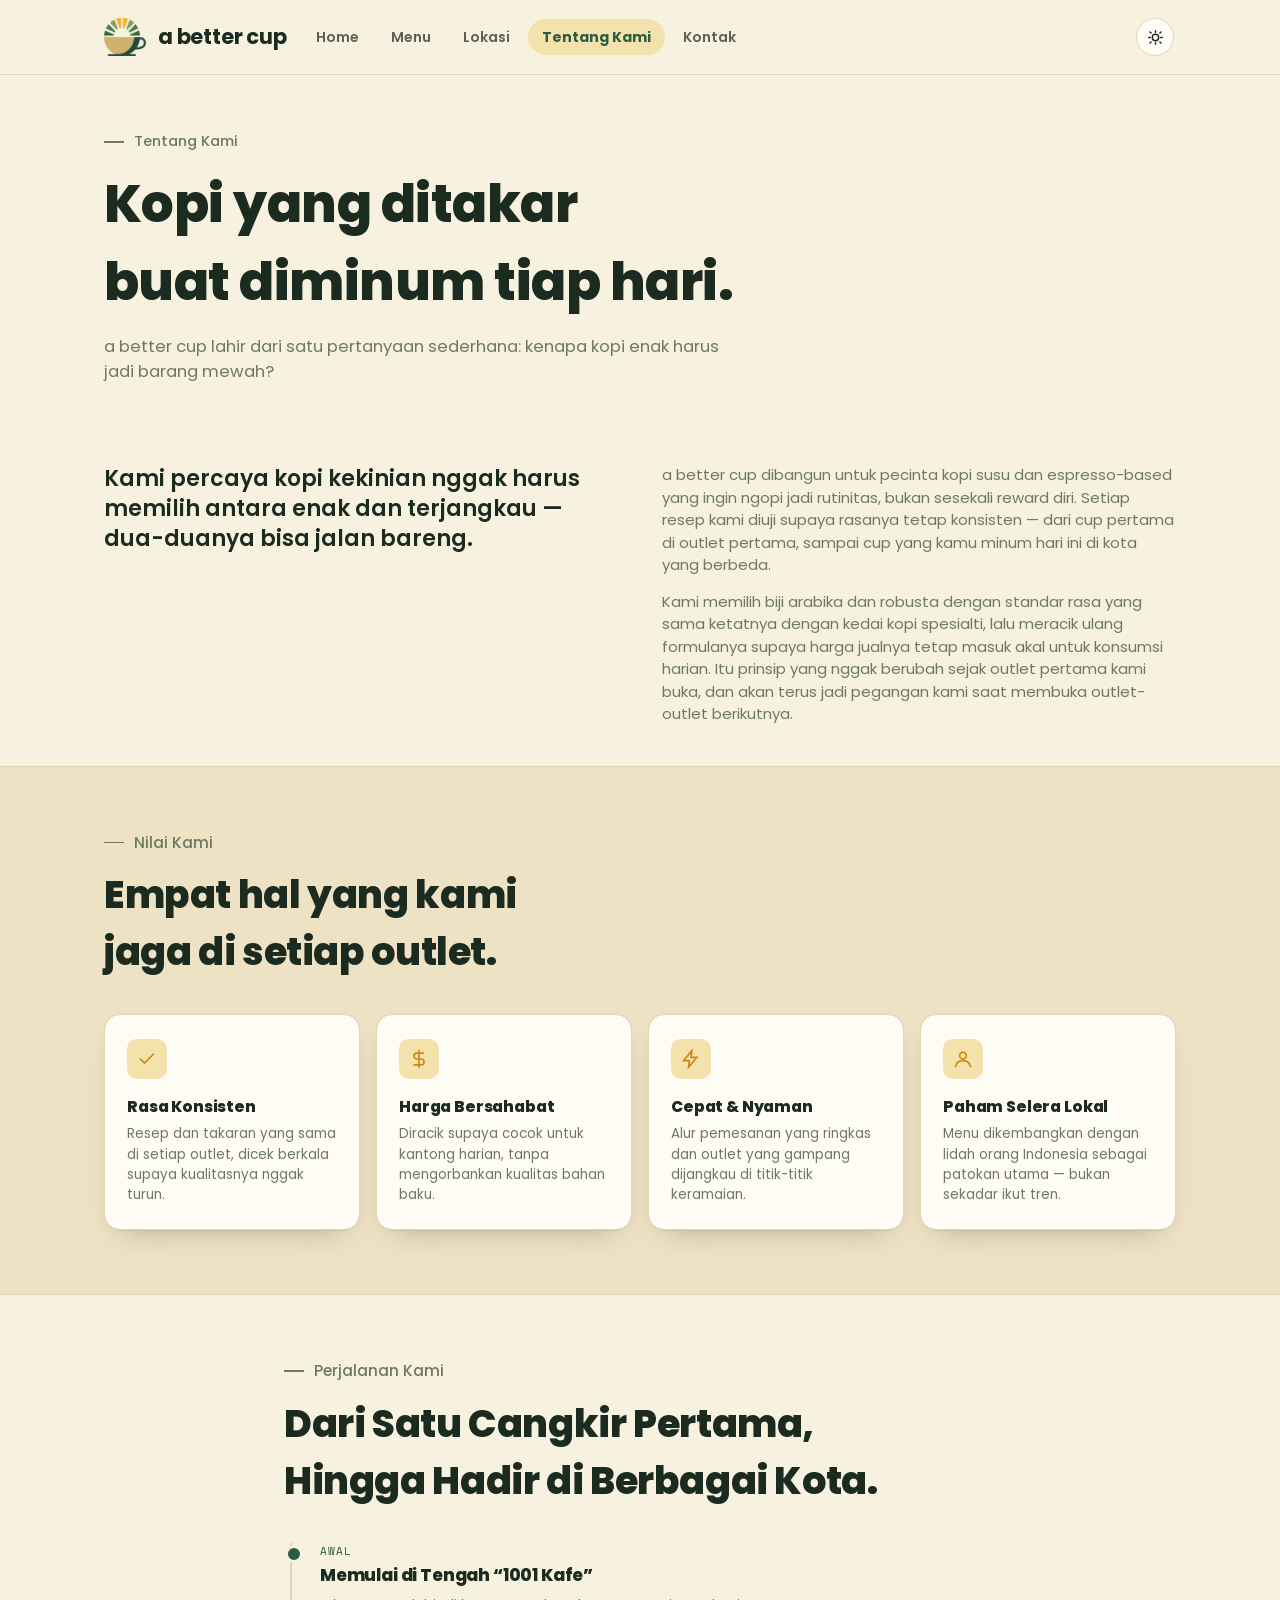
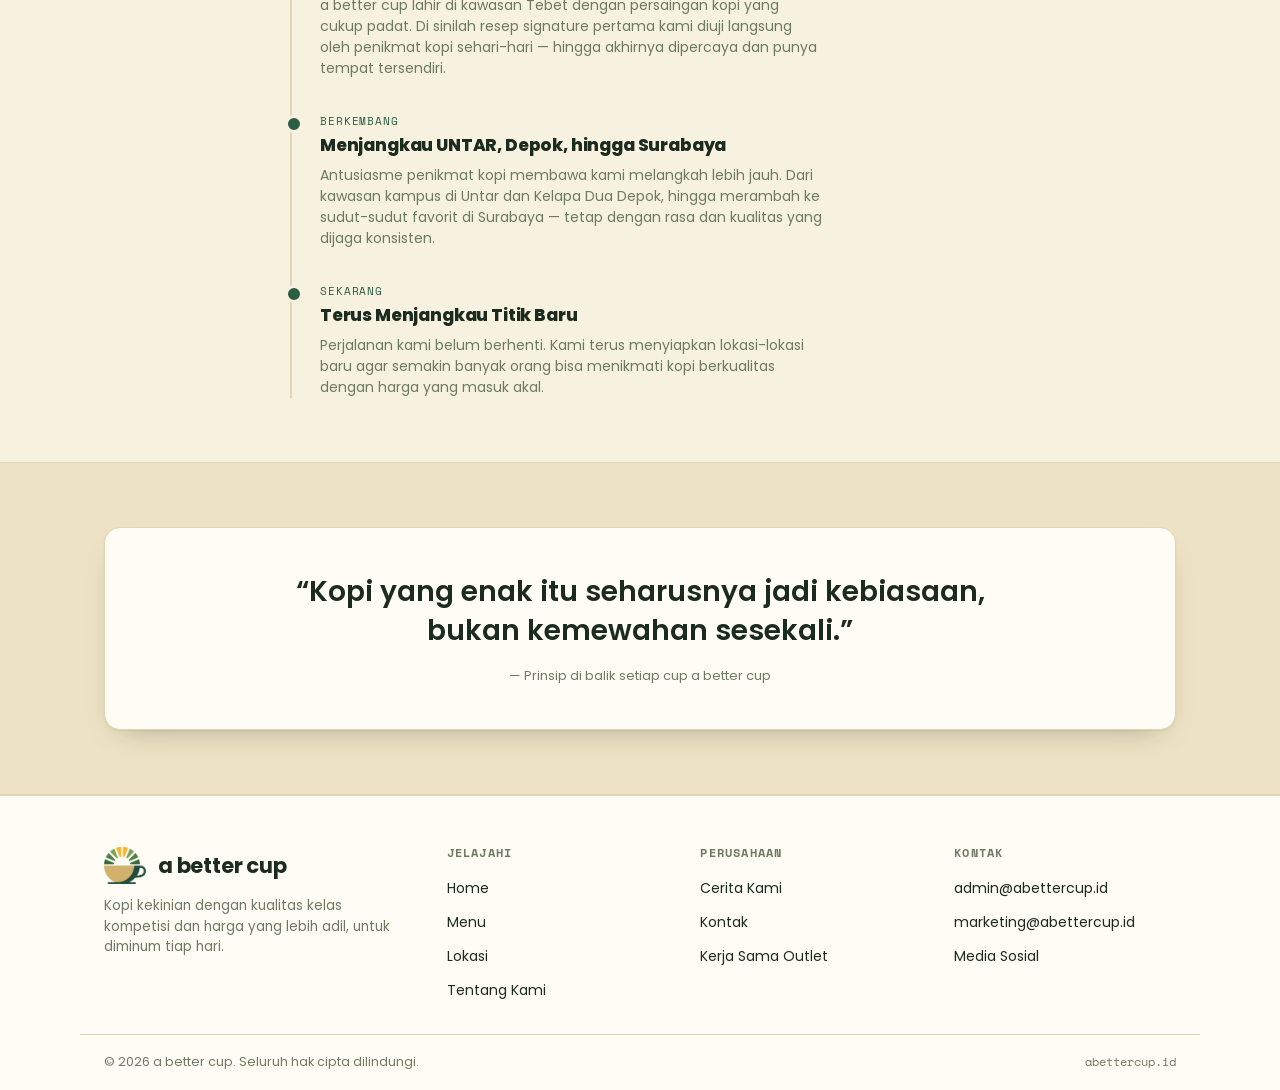
==== commit 5198edb1: "Add files via upload" ====
--- a/about.html
+++ b/about.html
@@ -121,23 +121,23 @@
     <div class="wrap" style="max-width: 760px;">
       <div class="section-head">
         <p class="eyebrow">Perjalanan Kami</p>
-        <h2>Dari satu outlet, ke titik-titik baru setiap tahun.</h2>
+        <h2>Dari Satu Cangkir Pertama, Hingga Hadir di Berbagai Kota.</h2>
       </div>
       <div class="timeline">
         <div class="tl-item">
           <p class="stage">Awal</p>
-          <h3>Outlet pertama dekat kampus</h3>
-          <p>a better cup memulai perjalanan dari area yang ramai aktivitas mahasiswa di Jakarta Barat, tempat resep signature kami pertama kali diuji ke pelanggan sehari-hari.</p>
+          <h3>Memulai di Tengah &ldquo;1001 Kafe&rdquo;</h3>
+          <p>a better cup lahir di kawasan Tebet dengan persaingan kopi yang cukup padat. Di sinilah resep signature pertama kami diuji langsung oleh penikmat kopi sehari-hari — hingga akhirnya dipercaya dan punya tempat tersendiri.</p>
         </div>
         <div class="tl-item">
           <p class="stage">Berkembang</p>
-          <h3>Ekspansi ke Jakarta Selatan, Depok, dan Surabaya</h3>
-          <p>Outlet baru dibuka di titik-titik dengan trafik tinggi — dari jalan utama sampai kawasan dekat kampus — sambil menjaga resep dan standar layanan tetap sama.</p>
+          <h3>Menjangkau UNTAR, Depok, hingga Surabaya</h3>
+          <p>Antusiasme penikmat kopi membawa kami melangkah lebih jauh. Dari kawasan kampus di Untar dan Kelapa Dua Depok, hingga merambah ke sudut-sudut favorit di Surabaya — tetap dengan rasa dan kualitas yang dijaga konsisten.</p>
         </div>
         <div class="tl-item">
           <p class="stage">Sekarang</p>
-          <h3>Terus bertambah</h3>
-          <p>Kami terus mengevaluasi lokasi-lokasi baru yang strategis untuk outlet berikutnya, supaya makin banyak orang bisa ngopi enak dengan harga yang adil.</p>
+          <h3>Terus Menjangkau Titik Baru</h3>
+          <p>Perjalanan kami belum berhenti. Kami terus menyiapkan lokasi-lokasi baru agar semakin banyak orang bisa menikmati kopi berkualitas dengan harga yang masuk akal.</p>
         </div>
       </div>
     </div>
